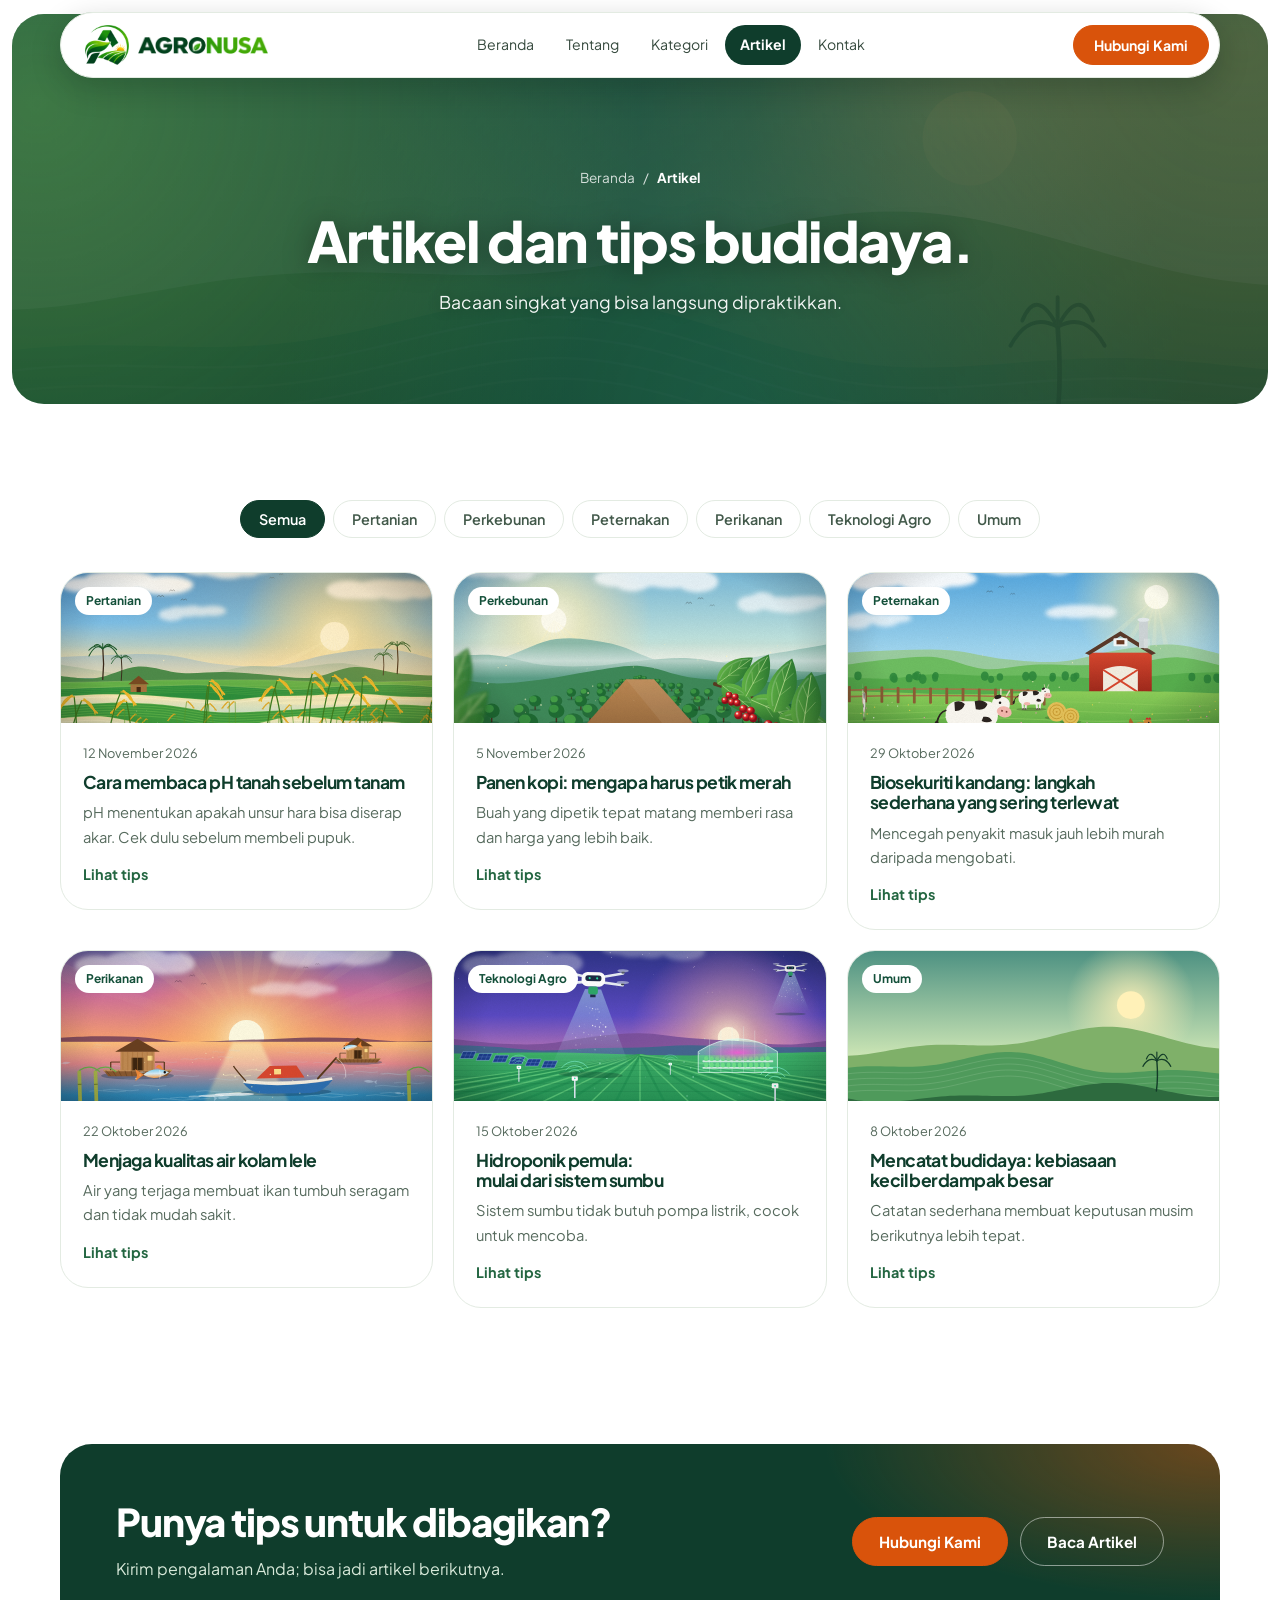
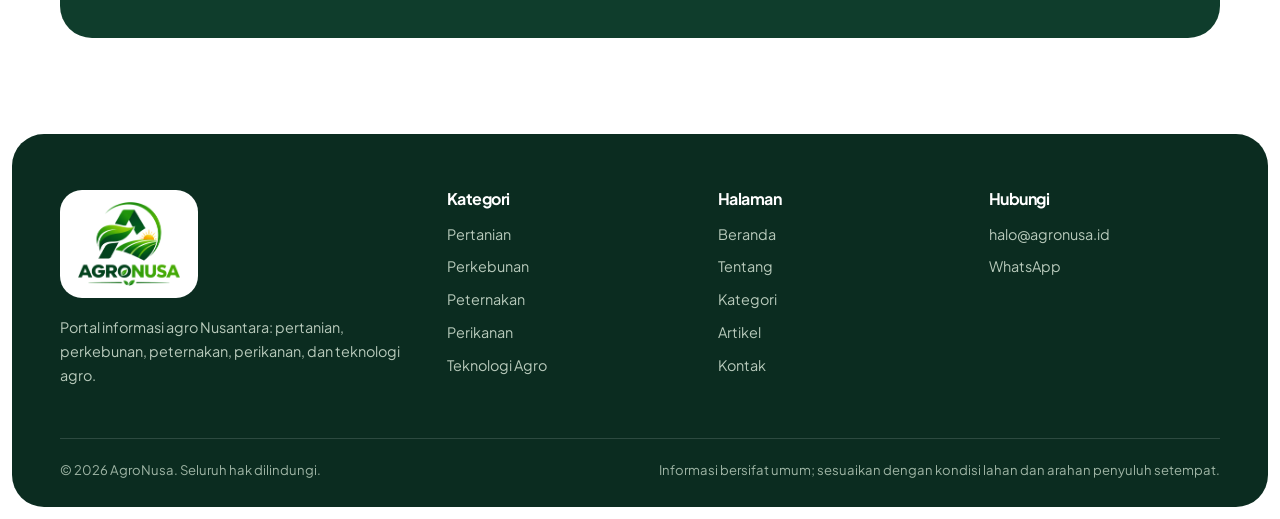
==== artikel.html @ 57d52385 "Initial commit: AgroNusa website with static HTML export for GitHub Pages" ====
<!DOCTYPE html>
<html lang="id">
<head>
<meta charset="UTF-8">
<meta name="viewport" content="width=device-width, initial-scale=1.0">
<meta name="theme-color" content="#174D32">
<meta name="description" content="Artikel dan tips budidaya pertanian, perkebunan, peternakan, perikanan, dan teknologi agro.">
<title>Artikel | AgroNusa</title>
<link rel="icon" href="assets/images/logo-icon.png" type="image/png">
<link rel="preconnect" href="https://fonts.googleapis.com">
<link rel="preconnect" href="https://fonts.gstatic.com" crossorigin>
<link href="https://fonts.googleapis.com/css2?family=Plus+Jakarta+Sans:wght@400;500;600;700;800&display=swap" rel="stylesheet">
<link rel="stylesheet" href="css/style.css?v=1794827931">
</head>
<body>
<a class="skip" href="#isi">Lompat ke isi</a>
<header class="navbar">
 <div class="nav-inner">
  <a class="brand" href="index.html" aria-label="AgroNusa, ke beranda"><img class="bi" src="assets/images/logo-icon.png" alt="" width="44" height="40"><img class="bw" src="assets/images/logo-wordmark.png" alt="AgroNusa" width="130" height="17"></a>
  <button class="menu-toggle" aria-label="Buka menu" aria-expanded="false" aria-controls="menu"><svg viewBox="0 0 24 24"><path d="M3 6h18M3 12h18M3 18h18"/></svg></button>
  <nav class="nav-links" id="menu" aria-label="Navigasi utama"><a href="index.html">Beranda</a><a href="tentang.html">Tentang</a><div class="has-sub"><a href="kategori.html">Kategori</a><div class="sub"><a href="pertanian.html" style="--dot:#2E8B3A">Pertanian</a><a href="perkebunan.html" style="--dot:#D9530B">Perkebunan</a><a href="peternakan.html" style="--dot:#0E8F87">Peternakan</a><a href="perikanan.html" style="--dot:#2B6FC4">Perikanan</a><a href="teknologi-agro.html" style="--dot:#6246D6">Teknologi Agro</a></div></div><a href="artikel.html" aria-current="page">Artikel</a><a href="kontak.html">Kontak</a></nav>
  <a class="btn nav-cta" href="kontak.html">Hubungi Kami</a>
 </div>
</header>
<main id="isi">
<section class="page-hero" style="--bg:url('../assets/images/banner-umum.svg')"><div class="container"><nav class="breadcrumb" aria-label="Jejak halaman"><a href="index.html">Beranda</a><span aria-hidden="true">/</span><span aria-current="page">Artikel</span></nav><h1>Artikel dan tips budidaya.</h1><p class="lead">Bacaan singkat yang bisa langsung dipraktikkan.</p></div></section><section class="section"><div class="container"><div class="filters" role="group" aria-label="Filter kategori artikel"><button type="button" data-filter="semua" aria-pressed="true">Semua</button><button type="button" data-filter="pertanian" aria-pressed="false">Pertanian</button><button type="button" data-filter="perkebunan" aria-pressed="false">Perkebunan</button><button type="button" data-filter="peternakan" aria-pressed="false">Peternakan</button><button type="button" data-filter="perikanan" aria-pressed="false">Perikanan</button><button type="button" data-filter="teknologi-agro" aria-pressed="false">Teknologi Agro</button><button type="button" data-filter="umum" aria-pressed="false">Umum</button></div>
<div class="arts"><article class="art rv" id="ph-tanah" data-cat="pertanian"><div class="art-thumb" style="--bg:url('../assets/images/banner-pertanian.svg')"><span class="tag">Pertanian</span></div><div class="art-body"><time datetime="2026-11-12">12 November 2026</time><h3>Cara membaca pH tanah sebelum tanam</h3><p>pH menentukan apakah unsur hara bisa diserap akar. Cek dulu sebelum membeli pupuk.</p><details><summary>Lihat tips</summary><ul><li>Ambil contoh tanah dari beberapa titik lalu campurkan.</li><li>Ukur dengan alat uji pH atau uji laboratorium.</li><li>Sebagian besar tanaman pangan nyaman di pH sekitar 5,5–7.</li><li>Bila terlalu asam, kapur pertanian (dolomit) bisa membantu.</li></ul></details></div></article><article class="art rv" id="petik-merah" data-cat="perkebunan"><div class="art-thumb" style="--bg:url('../assets/images/banner-perkebunan.svg')"><span class="tag">Perkebunan</span></div><div class="art-body"><time datetime="2026-11-05">5 November 2026</time><h3>Panen kopi: mengapa harus petik merah</h3><p>Buah yang dipetik tepat matang memberi rasa dan harga yang lebih baik.</p><details><summary>Lihat tips</summary><ul><li>Petik buah yang sudah merah penuh, jangan campur dengan yang hijau.</li><li>Panen bertahap karena buah matang tidak serempak.</li><li>Segera proses setelah petik agar tidak terfermentasi tak terkendali.</li><li>Keringkan di tempat bersih dan terlindung dari hujan.</li></ul></details></div></article><article class="art rv" id="biosekuriti" data-cat="peternakan"><div class="art-thumb" style="--bg:url('../assets/images/banner-peternakan.svg')"><span class="tag">Peternakan</span></div><div class="art-body"><time datetime="2026-10-29">29 Oktober 2026</time><h3>Biosekuriti kandang: langkah sederhana yang sering terlewat</h3><p>Mencegah penyakit masuk jauh lebih murah daripada mengobati.</p><details><summary>Lihat tips</summary><ul><li>Batasi orang dan kendaraan yang masuk area kandang.</li><li>Sediakan tempat cuci tangan dan alas kaki khusus kandang.</li><li>Karantina ternak baru sebelum digabung.</li><li>Bersihkan kandang rutin dan buang bangkai dengan benar.</li></ul></details></div></article><article class="art rv" id="air-kolam" data-cat="perikanan"><div class="art-thumb" style="--bg:url('../assets/images/banner-perikanan.svg')"><span class="tag">Perikanan</span></div><div class="art-body"><time datetime="2026-10-22">22 Oktober 2026</time><h3>Menjaga kualitas air kolam lele</h3><p>Air yang terjaga membuat ikan tumbuh seragam dan tidak mudah sakit.</p><details><summary>Lihat tips</summary><ul><li>Beri pakan secukupnya, angkat sisa yang tidak termakan.</li><li>Ganti sebagian air saat mulai keruh atau berbau.</li><li>Perhatikan perilaku ikan: megap-megap di permukaan tanda oksigen kurang.</li><li>Catat tanggal tebar, pakan, dan ganti air.</li></ul></details></div></article><article class="art rv" id="hidroponik-sumbu" data-cat="teknologi-agro"><div class="art-thumb" style="--bg:url('../assets/images/banner-teknologi-agro.svg')"><span class="tag">Teknologi Agro</span></div><div class="art-body"><time datetime="2026-10-15">15 Oktober 2026</time><h3>Hidroponik pemula: mulai dari sistem sumbu</h3><p>Sistem sumbu tidak butuh pompa listrik, cocok untuk mencoba.</p><details><summary>Lihat tips</summary><ul><li>Siapkan wadah, nampan tanam, media (rockwool/sekam bakar), dan sumbu.</li><li>Gunakan nutrisi AB mix sesuai takaran kemasan.</li><li>Pilih sayuran daun seperti selada atau kangkung.</li><li>Taruh di tempat yang mendapat cahaya matahari cukup.</li></ul></details></div></article><article class="art rv" id="catat-budidaya" data-cat="umum"><div class="art-thumb" style="--bg:url('../assets/images/banner-umum.svg')"><span class="tag">Umum</span></div><div class="art-body"><time datetime="2026-10-08">8 Oktober 2026</time><h3>Mencatat budidaya: kebiasaan kecil berdampak besar</h3><p>Catatan sederhana membuat keputusan musim berikutnya lebih tepat.</p><details><summary>Lihat tips</summary><ul><li>Tulis tanggal tanam atau tebar, input, dan biaya.</li><li>Catat kejadian penting: hama, cuaca ekstrem, penyakit.</li><li>Hitung hasil dibanding biaya setiap akhir musim.</li><li>Gunakan buku tulis atau spreadsheet, yang penting rutin.</li></ul></details></div></article></div>
</div></section>
<section class="section tight"><div class="container"><div class="cta rv"><div><h2>Punya tips untuk dibagikan?</h2><p>Kirim pengalaman Anda; bisa jadi artikel berikutnya.</p></div><div class="cta-actions"><a class="btn btn-lime" href="kontak.html">Hubungi Kami</a><a class="btn btn-ghost" href="artikel.html">Baca Artikel</a></div></div></div></section></main>
<footer class="footer">
 <div class="container">
  <div class="footer-grid">
   <div><a class="brand" href="index.html" aria-label="AgroNusa, ke beranda"><img class="bf" src="assets/images/logo-agronusa.png" alt="AgroNusa" width="102" height="84"></a><p style="max-width:340px;margin-top:18px">Portal informasi agro Nusantara: pertanian, perkebunan, peternakan, perikanan, dan teknologi agro.</p></div>
   <div><h4>Kategori</h4><div class="footer-links"><a href="pertanian.html">Pertanian</a><a href="perkebunan.html">Perkebunan</a><a href="peternakan.html">Peternakan</a><a href="perikanan.html">Perikanan</a><a href="teknologi-agro.html">Teknologi Agro</a></div></div>
   <div><h4>Halaman</h4><div class="footer-links"><a href="index.html">Beranda</a><a href="tentang.html">Tentang</a><a href="kategori.html">Kategori</a><a href="artikel.html">Artikel</a><a href="kontak.html">Kontak</a></div></div>
   <div><h4>Hubungi</h4><div class="footer-links"><a href="mailto:halo@agronusa.id">halo@agronusa.id</a><a href="https://wa.me/6280000000000">WhatsApp</a></div></div>
  </div>
  <div class="copyright"><span>&copy; 2026 AgroNusa. Seluruh hak dilindungi.</span><span>Informasi bersifat umum; sesuaikan dengan kondisi lahan dan arahan penyuluh setempat.</span></div>
 </div>
</footer>
<script src="js/main.js?v=1794827931"></script>
</body>
</html>
---- css/style.css ----
/* AgroNusa - satu file gaya untuk semua halaman */
:root{--ink:#0E1B14;--g9:#123B28;--g8:#174D32;--g7:#236641;--g6:#2E8050;--g1:#DDF2D8;--g0:#F3F8F1;--lime:#C8F25A;--muted:#566A5D;--line:#E3EBE2;--shadow:0 18px 50px rgba(18,59,40,.12);--r:28px;--font:"Plus Jakarta Sans",ui-sans-serif,system-ui,-apple-system,"Segoe UI",sans-serif}
*{box-sizing:border-box}
html{scroll-behavior:smooth;scroll-padding-top:96px}
body{margin:0;font-family:var(--font);color:var(--ink);background:#fff;line-height:1.65}
h1,h2,h3,h4,p{margin-top:0}
h1,h2,h3,h4{line-height:1.15;letter-spacing:-.03em;text-wrap:balance}
h1,h2{font-weight:800}h3,h4{font-weight:700}
a{color:inherit;text-decoration:none}
img{display:block;max-width:100%}
:focus-visible{outline:3px solid var(--g6);outline-offset:3px;border-radius:6px}
.container{width:min(1160px,calc(100% - 40px));margin:auto}
.skip{position:absolute;left:-999px;top:8px;background:var(--lime);padding:8px 16px;border-radius:99px;z-index:60;font-weight:700}.skip:focus{left:12px}

/* Navbar pil */
.navbar{position:sticky;top:12px;z-index:30;width:min(1160px,calc(100% - 24px));margin:12px auto -76px;background:rgba(10,20,14,.82);backdrop-filter:blur(16px);-webkit-backdrop-filter:blur(16px);border:1px solid rgba(255,255,255,.12);border-radius:999px}
.nav-inner{height:64px;display:flex;align-items:center;justify-content:space-between;gap:20px;padding:0 10px 0 24px}
.brand img{height:30px;width:auto}
.nav-links{display:flex;align-items:center;gap:2px;font-size:.88rem;color:#C9D6CD}
.nav-links>a,.has-sub>a{display:block;padding:8px 15px;border-radius:999px;transition:background .2s,color .2s}
.nav-links a:hover{color:#fff;background:rgba(255,255,255,.1)}
.nav-links a[aria-current="page"]{background:#fff;color:var(--ink);font-weight:700}
.has-sub{position:relative}
.sub{position:absolute;top:calc(100% + 10px);left:0;min-width:220px;background:var(--ink);border:1px solid rgba(255,255,255,.12);border-radius:22px;padding:8px;display:none;flex-direction:column;box-shadow:0 20px 50px rgba(0,0,0,.35)}
.sub:before{content:"";position:absolute;left:0;right:0;top:-12px;height:12px}
.sub a{padding:10px 14px;border-radius:14px}
.has-sub:hover .sub,.has-sub:focus-within .sub{display:flex}
.btn{display:inline-flex;align-items:center;justify-content:center;gap:9px;padding:14px 26px;border-radius:999px;background:var(--ink);border:1px solid var(--ink);color:var(--lime);font:700 .95rem var(--font);cursor:pointer;transition:background .2s,border-color .2s,color .2s}
.btn:hover{background:#1B2E23;border-color:#1B2E23}
.btn-lime{background:var(--lime);border-color:var(--lime);color:var(--ink)}.btn-lime:hover{background:#D6F77E;border-color:#D6F77E}
.btn-outline{background:transparent;color:var(--ink);border-color:rgba(14,27,20,.3)}.btn-outline:hover{background:var(--g0);border-color:var(--ink)}
.btn-ghost{background:transparent;border-color:rgba(255,255,255,.45);color:#fff}.btn-ghost:hover{background:rgba(255,255,255,.12);border-color:#fff}
.btn-lg{padding:16px 30px;font-size:1rem}
.nav-cta{background:transparent;border-color:rgba(200,242,90,.7);color:var(--lime);padding:10px 20px;font-size:.88rem}
.nav-cta:hover{background:var(--lime);color:var(--ink);border-color:var(--lime)}
.menu-toggle{display:none;border:0;background:rgba(255,255,255,.12);color:#fff;border-radius:999px;width:44px;height:44px;cursor:pointer;place-items:center}
.menu-toggle svg{width:22px;height:22px;fill:none;stroke:currentColor;stroke-width:2;stroke-linecap:round}

/* Hero */
.hero,.page-hero{position:relative;margin:12px 12px 0;border-radius:32px;overflow:hidden;color:#fff;text-align:center;display:grid;place-items:center;background:linear-gradient(to top,rgba(6,24,15,.62),rgba(6,24,15,.12) 50%),linear-gradient(rgba(6,24,15,.26),rgba(6,24,15,.26)),var(--bg) center/cover no-repeat,#2F6B3A}
.hero{min-height:clamp(580px,calc(100vh - 24px),820px);padding:130px 0 120px}
.page-hero{min-height:390px;padding:130px 0 64px}
.hero h1,.page-hero h1{margin:18px auto 16px;text-shadow:0 2px 28px rgba(0,0,0,.4)}
.hero h1{font-size:clamp(2.4rem,5.4vw,4.4rem);max-width:15ch}
.page-hero h1{font-size:clamp(2.1rem,4.4vw,3.5rem);max-width:20ch}
.lead{font-size:1.1rem;max-width:58ch;margin:0 auto;opacity:.95;text-shadow:0 1px 16px rgba(0,0,0,.4)}
.hero-actions{display:flex;gap:12px;flex-wrap:wrap;justify-content:center;margin-top:30px}
.eyebrow{display:inline-flex;align-items:center;gap:8px;background:rgba(255,255,255,.18);border:1px solid rgba(255,255,255,.28);backdrop-filter:blur(10px);color:#fff;padding:7px 15px;border-radius:99px;font-size:.8rem;font-weight:600}
.eyebrow:before{content:"";width:7px;height:7px;border-radius:50%;background:var(--lime)}
.breadcrumb{display:flex;justify-content:center;flex-wrap:wrap;gap:8px;font-size:.85rem;color:rgba(255,255,255,.8);margin-bottom:6px}
.breadcrumb a:hover{color:#fff;text-decoration:underline;text-underline-offset:3px}.breadcrumb [aria-current]{color:#fff;font-weight:700}
.hero-pill{position:absolute;bottom:24px;display:flex;align-items:center;gap:10px;padding:13px 22px;border-radius:999px;background:rgba(255,255,255,.16);border:1px solid rgba(255,255,255,.3);backdrop-filter:blur(14px);-webkit-backdrop-filter:blur(14px);font-weight:600;font-size:.92rem}
.hero-pill.l{left:24px}.hero-pill.r{right:24px;transition:background .2s}.hero-pill.r:hover{background:rgba(255,255,255,.28)}
.hero-pill svg{width:18px;height:18px;fill:none;stroke:currentColor;stroke-width:2;stroke-linecap:round;stroke-linejoin:round}

/* Bagian umum */
.section{padding:96px 0}.section.tight{padding-top:40px}
.section-head{max-width:680px;margin:0 auto 46px;text-align:center}
.section-head h2{font-size:clamp(2rem,3.4vw,2.9rem);color:var(--g9);margin:14px 0}
.section-head p{color:var(--muted);margin:0}
.kicker{display:inline-block;font-size:.8rem;font-weight:700;color:var(--g7);background:var(--g1);padding:6px 14px;border-radius:99px}
.soft{background:var(--g0)}
.note{font-size:.82rem;color:var(--muted)}
.two{display:grid;grid-template-columns:1fr 1fr;gap:56px;align-items:center}
.two h2{font-size:clamp(1.9rem,3vw,2.6rem);color:var(--g9);margin:14px 0 16px}
.two p{color:var(--muted);max-width:56ch}
.pic{height:430px;border-radius:32px;background:var(--bg) center/cover no-repeat,var(--g1)}
.check{list-style:none;padding:0;margin:22px 0 28px;display:grid;gap:12px}
.check li{display:flex;align-items:center;gap:11px}
.check li:before{content:"";width:24px;height:24px;border-radius:50%;flex:none;background:#E6F8B2 url("data:image/svg+xml,%3Csvg xmlns='http://www.w3.org/2000/svg' viewBox='0 0 24 24' fill='none' stroke='%232B4A12' stroke-width='3.2' stroke-linecap='round' stroke-linejoin='round'%3E%3Cpath d='M6 12.5l4 4 8-9'/%3E%3C/svg%3E") center/14px no-repeat}
.pillars{display:grid;grid-template-columns:repeat(3,1fr);gap:18px}
.pillar{padding:30px 26px;border-radius:var(--r);background:#fff;border:1px solid var(--line)}
.pillar b{display:block;font-size:2.4rem;font-weight:800;color:var(--g6);letter-spacing:-.04em;line-height:1;margin-bottom:14px}
.pillar h3{color:var(--g9);font-size:1.15rem;margin-bottom:8px}.pillar p{color:var(--muted);font-size:.93rem;margin:0}

/* Kartu kategori */
.cat-grid{display:grid;grid-template-columns:repeat(6,1fr);gap:18px}
.cat{grid-column:span 2;display:flex;flex-direction:column;border-radius:var(--r);overflow:hidden;border:1px solid var(--line);background:#fff;transition:transform .2s,box-shadow .2s,border-color .2s}
.cat:nth-child(n+4){grid-column:span 3}
.cat:hover{transform:translateY(-4px);box-shadow:var(--shadow);border-color:#B7D1B7}
.cat-img{height:170px;background:var(--bg) center/cover no-repeat;position:relative}
.cat-ico{position:absolute;left:22px;bottom:-28px;width:58px;height:58px;border-radius:50%;background:var(--lime);border:4px solid #fff;display:grid;place-items:center}.cat-ico img{width:28px;height:28px}
.cat-body{padding:40px 24px 24px;display:flex;flex-direction:column;gap:8px;flex:1}
.cat-body h3{font-size:1.3rem;color:var(--g9);margin:0}.cat-body p{color:var(--muted);font-size:.93rem;margin:0}
.chips{display:flex;flex-wrap:wrap;gap:6px;margin:6px 0 4px}
.chips span{font-size:.78rem;font-weight:600;padding:4px 11px;border-radius:99px;background:var(--g0);border:1px solid var(--line);color:var(--g8)}
.go{margin-top:auto;padding-top:10px;font-weight:700;font-size:.92rem;color:var(--g7)}
.cat:hover .go{text-decoration:underline;text-underline-offset:4px}

/* Baris kategori (kategori.html) */
.row{display:grid;grid-template-columns:1fr 1fr;gap:56px;align-items:center;padding:44px 0;border-top:1px solid var(--line)}
.row:first-child{border-top:0;padding-top:0}.row.rev .pic{order:2}
.row .pic{height:340px}
.row h2{font-size:clamp(1.7rem,2.8vw,2.3rem);color:var(--g9);margin:0 0 12px;display:flex;align-items:center;gap:14px}
.row h2 .cat-ico{position:static;border:0;width:52px;height:52px;flex:none}
.row p{color:var(--muted)}

/* Kartu komoditas */
.cards{display:grid;grid-template-columns:repeat(4,1fr);gap:18px}
.card{padding:28px 24px;background:#fff;border:1px solid var(--line);border-radius:var(--r);display:flex;flex-direction:column}
.icon-box{width:58px;height:58px;border-radius:50%;background:var(--g1);display:grid;place-items:center;margin-bottom:18px}.icon-box img{width:30px;height:30px}
.card h3{font-size:1.15rem;color:var(--g9);margin-bottom:8px}
.card p{font-size:.92rem;color:var(--muted);margin:0 0 16px}
.facts{margin:auto 0 0;padding:14px 0 0;border-top:1px dashed #CBD9CB;display:grid;gap:7px;font-size:.84rem}
.facts div{display:flex;justify-content:space-between;gap:14px}.facts dt{color:var(--muted)}.facts dd{margin:0;font-weight:700;color:var(--g9);text-align:right}
.cards.three{grid-template-columns:repeat(3,1fr)}
.card.wide{grid-column:span 2}
.card.key{background:var(--ink);border-color:var(--ink)}.card.key h3{color:#fff}.card.key p{color:#B8CABB}
.card.key .icon-box{background:var(--lime)}.card.key .facts{border-color:rgba(255,255,255,.2)}.card.key .facts dt{color:#9FB5A5}.card.key .facts dd{color:#fff}

/* Langkah / tips */
.steps{list-style:none;margin:0;padding:0;counter-reset:s;display:grid;gap:0}
.steps li{counter-increment:s;display:grid;grid-template-columns:48px 1fr;gap:20px;padding-bottom:26px;position:relative}
.steps li:last-child{padding-bottom:0}
.steps li:before{content:counter(s);width:48px;height:48px;border-radius:50%;background:var(--ink);color:var(--lime);display:grid;place-items:center;font-weight:800;position:relative;z-index:1}
.steps li:not(:last-child):after{content:"";position:absolute;left:23px;top:48px;bottom:0;width:2px;background:#CFE0CF}
.steps strong{display:block;color:var(--g9);font-size:1.08rem;margin:2px 0 4px}
.steps span{color:var(--muted);font-size:.95rem}
.table-wrap{overflow-x:auto;border:1px solid var(--line);border-radius:var(--r);background:#fff}
table{width:100%;border-collapse:collapse;font-size:.93rem;min-width:620px}
th,td{padding:16px 22px;text-align:left;border-bottom:1px solid var(--line)}
th{background:var(--g0);color:var(--g9);font-weight:700}tr:last-child td{border-bottom:0}td:first-child{font-weight:700;color:var(--g9)}

/* Blok gelap & CTA */
.dark{margin:0 12px;border-radius:32px;background:var(--g9);color:#fff}
.dark .section-head h2{color:#fff}.dark .section-head p{color:#B8CABB}.dark .kicker{background:rgba(200,242,90,.16);color:var(--lime)}
.cta{padding:56px;border-radius:32px;background:radial-gradient(ellipse 55% 130% at 100% 0%,rgba(200,242,90,.26),rgba(200,242,90,0) 62%),var(--g8);color:#fff;display:flex;align-items:center;justify-content:space-between;gap:30px}
.cta h2{font-size:clamp(1.8rem,3vw,2.5rem);max-width:20ch;margin:0 0 12px}.cta p{color:#D7E8D9;margin:0;max-width:52ch}
.cta-actions{display:flex;gap:12px;flex-wrap:wrap}

/* Artikel */
.filters{display:flex;flex-wrap:wrap;gap:8px;justify-content:center;margin-bottom:34px}
.filters button{font:600 .9rem var(--font);padding:9px 18px;border-radius:99px;border:1px solid var(--line);background:#fff;color:#42594A;cursor:pointer;transition:background .2s,border-color .2s}
.filters button:hover{background:var(--g0);border-color:#A9C5AE}
.filters button[aria-pressed="true"]{background:var(--ink);border-color:var(--ink);color:var(--lime)}
.arts{display:grid;grid-template-columns:repeat(3,1fr);gap:20px;align-items:start}
.art{background:#fff;border:1px solid var(--line);border-radius:var(--r);overflow:hidden;display:flex;flex-direction:column}.art[hidden]{display:none}
.art-thumb{height:150px;background:var(--bg) center/cover no-repeat;position:relative}
.tag{position:absolute;left:14px;top:14px;background:#fff;color:var(--g8);font-size:.75rem;font-weight:700;padding:4px 11px;border-radius:99px}
.art-body{padding:20px 22px 22px;display:flex;flex-direction:column;gap:8px}
.art time{font-size:.8rem;color:var(--muted)}
.art h3{font-size:1.1rem;color:var(--g9);margin:0}.art p{font-size:.92rem;color:var(--muted);margin:0}
.art summary{cursor:pointer;font-weight:700;font-size:.9rem;color:var(--g7);list-style:none;padding-top:6px}
.art summary::-webkit-details-marker{display:none}.art summary:hover{text-decoration:underline;text-underline-offset:4px}
.art details[open] summary{margin-bottom:8px}
.art ul{margin:0;padding-left:20px;display:grid;gap:7px;font-size:.92rem;color:#35493D}

/* Kontak */
.contact-grid{display:grid;grid-template-columns:1.1fr .9fr;gap:40px;align-items:start}
.form{display:grid;gap:16px;padding:32px;border:1px solid var(--line);border-radius:var(--r);background:#fff;box-shadow:var(--shadow)}
.form h2{font-size:1.6rem;color:var(--g9);margin:0}
.field label{display:block;font-weight:600;font-size:.9rem;margin-bottom:6px}
.field input,.field select,.field textarea{width:100%;font:inherit;padding:14px 18px;border:1px solid #CFDACF;border-radius:18px;background:#fff;color:var(--ink)}
.field textarea{min-height:140px;resize:vertical}
.field input:focus,.field select:focus,.field textarea:focus{outline:0;border-color:var(--g6);box-shadow:0 0 0 3px rgba(46,128,80,.18)}
.form-status{min-height:1.4em;font-size:.9rem;color:var(--g7);margin:0}
.contact-list{display:grid;gap:14px}
.contact-item{display:flex;align-items:center;gap:16px;padding:20px 22px;border:1px solid var(--line);border-radius:var(--r);background:#fff;transition:border-color .2s}
a.contact-item:hover{border-color:#A9C5AE}
.contact-item .icon-box{margin:0;flex:none}
.contact-item strong{display:block;color:var(--g9)}.contact-item span{display:block;color:var(--muted);font-size:.9rem;overflow-wrap:anywhere}
.social{padding:22px;border-radius:var(--r);background:var(--g0);border:1px solid var(--line)}
.social h3{font-size:1.05rem;color:var(--g9);margin-bottom:12px}
.social div{display:flex;flex-wrap:wrap;gap:8px}
.social a{padding:9px 16px;border-radius:99px;background:#fff;border:1px solid var(--line);font-weight:600;font-size:.88rem}.social a:hover{background:var(--ink);color:var(--lime);border-color:var(--ink)}

/* Footer */
.footer{margin:0 12px 12px;border-radius:32px;background:#0A130E;color:#E7F0E8;padding:56px 0 26px}
.footer-grid{display:grid;grid-template-columns:1.5fr 1fr 1fr 1fr;gap:40px}
.footer .brand img{height:32px}
.footer p,.footer a{color:#B8CABB;font-size:.9rem}.footer a:hover{color:#fff}
.footer h4{margin:0 0 14px;color:#fff}
.footer-links{display:grid;gap:9px}
.copyright{border-top:1px solid rgba(255,255,255,.14);margin-top:36px;padding-top:20px;color:#9FB5A5;font-size:.82rem;display:flex;gap:10px 28px;flex-wrap:wrap;justify-content:space-between}

/* Animasi muncul */
.js .rv{opacity:0;transform:translateY(18px);transition:opacity .6s ease,transform .6s ease}.js .rv.in{opacity:1;transform:none}

/* Responsif */
@media(max-width:1020px){
 .nav-links{display:none;position:absolute;top:calc(100% + 10px);left:0;right:0;background:var(--ink);border:1px solid rgba(255,255,255,.12);border-radius:26px;padding:10px;box-shadow:0 20px 50px rgba(0,0,0,.35);flex-direction:column;align-items:stretch;gap:0;max-height:calc(100vh - 100px);overflow:auto}
 .nav-links.open{display:flex}
 .nav-links>a,.has-sub>a{padding:13px 16px;font-size:.98rem}
 .sub{position:static;display:flex;background:none;border:0;box-shadow:none;padding:0 0 6px 14px;min-width:0}.sub:before{display:none}
 .sub a{padding:9px 16px;font-size:.92rem;color:#9FB5A5}
 .menu-toggle{display:grid}.nav-cta{display:none}
 .cards,.arts{grid-template-columns:repeat(2,1fr)}.cards.three{grid-template-columns:1fr 1fr}
 .footer-grid{grid-template-columns:1fr 1fr}.footer-grid>div:first-child{grid-column:1/-1}
}
@media(max-width:850px){
 .two,.row,.contact-grid{grid-template-columns:1fr;gap:30px}.row.rev .pic{order:0}
 .pic,.row .pic{height:300px}
 .cat-grid{grid-template-columns:1fr 1fr}.cat,.cat:nth-child(n+4){grid-column:auto}.cat:last-child{grid-column:1/-1}
 .pillars{grid-template-columns:1fr}
 .card.wide{grid-column:auto}
 .cta{flex-direction:column;align-items:flex-start;padding:36px 28px}
}
@media(max-width:650px){
 .container{width:min(100% - 30px,560px)}
 .navbar{width:calc(100% - 16px);top:8px;margin-top:8px}.nav-inner{height:58px;padding-left:18px}
 .hero,.page-hero{margin:8px 8px 0;border-radius:26px}
 .hero{min-height:600px;padding:110px 0 110px}.page-hero{min-height:340px;padding:112px 0 48px}
 .hero-pill.r{display:none}.hero-pill.l{left:50%;transform:translateX(-50%);white-space:nowrap;bottom:18px}
 .section{padding:64px 0}.dark{margin:0 8px;border-radius:26px}.footer{margin:0 8px 8px;border-radius:26px}
 .cards,.cards.three,.arts,.cat-grid{grid-template-columns:1fr}.cat:last-child{grid-column:auto}
 .form{padding:24px 20px}.contact-item{flex-wrap:wrap}
 .footer-grid{grid-template-columns:1fr 1fr}
}
@media(prefers-reduced-motion:reduce){html{scroll-behavior:auto}.js .rv{opacity:1;transform:none;transition:none}}

/* ===== Tema referensi: hijau tua + oranye ===== */
:root{--or:#D9530B;--or-h:#BF4708;--dk:#0F3D2C;--g9:#0F3D2C;--g8:#14503A;--g0:#EEF8EB}
.skip{background:var(--or);color:#fff}
.btn,.btn-lime{background:var(--or);border-color:var(--or);color:#fff}.btn:hover,.btn-lime:hover{background:var(--or-h);border-color:var(--or-h)}
.btn-outline{background:transparent;color:var(--dk);border-color:rgba(15,61,44,.35)}.btn-outline:hover{background:var(--g0);border-color:var(--dk)}
.btn-ghost{background:transparent;border-color:rgba(255,255,255,.5);color:#fff}.btn-ghost:hover{background:rgba(255,255,255,.14);border-color:#fff}
.navbar{background:#fff;border:1px solid var(--line);box-shadow:0 10px 30px rgba(6,24,15,.22)}
.nav-links{color:#35493D}.nav-links a:hover{color:var(--dk);background:var(--g0)}.nav-links a[aria-current="page"]{background:var(--dk);color:#fff}
.nav-cta,.nav-cta:hover{color:#fff;border-color:var(--or);background:var(--or)}.nav-cta:hover{background:var(--or-h);border-color:var(--or-h)}
.sub{background:#fff;border-color:var(--line);box-shadow:0 20px 50px rgba(6,24,15,.2)}
.menu-toggle{background:var(--g0);color:var(--dk)}
.brand{display:flex;align-items:center;gap:9px}.brand .bi{height:40px;width:auto}.brand .bw{height:17px;width:auto}
.eyebrow:before{background:var(--or-soft,#F7A25B)}
.hero,.page-hero{background:radial-gradient(ellipse 60% 70% at 50% 0%,var(--glow1,rgba(79,168,61,.30)),transparent 70%),var(--dk)}
.page-hero{background:linear-gradient(rgba(var(--dk-rgb,15,61,44),.78),rgba(var(--dk-rgb,15,61,44),.9)),var(--bg) center/cover no-repeat,var(--dk)}
.hero{display:flex;flex-direction:column;justify-content:flex-end;align-items:center;min-height:0;padding:150px 0 0;text-align:center}
.hero h1{max-width:18ch}
.arches{display:flex;gap:18px;justify-content:center;align-items:flex-end;width:min(1100px,calc(100% - 40px));margin:56px auto 0}
.arch{position:relative;flex:1;min-width:0;border-radius:999px 999px 0 0;overflow:hidden;background:var(--bg) center/cover no-repeat;transition:filter .2s}
.arch:nth-child(1),.arch:nth-child(5){height:240px}.arch:nth-child(2),.arch:nth-child(4){height:295px}.arch:nth-child(3){height:350px}
.arch:after{content:"";position:absolute;inset:0;background:linear-gradient(to top,rgba(6,24,15,.55),transparent 50%)}
.arch:hover{filter:brightness(1.1)}
.arch span{position:absolute;left:0;right:0;margin:0 auto;width:max-content;max-width:calc(100% - 16px);bottom:18px;z-index:1;display:flex;align-items:center;gap:7px;background:#fff;color:var(--dk);font-weight:700;font-size:.82rem;padding:7px 14px;border-radius:99px;white-space:nowrap}
.arch span img{width:16px;height:16px}
.kicker{background-color:var(--g1);color:var(--g8)}
.cat-ico{background:#fff;border-color:var(--g0);box-shadow:0 4px 14px rgba(15,61,44,.14)}
.row h2 .cat-ico{background:var(--g1);box-shadow:none}
.steps li:before{background:var(--dk);color:#fff}
.filters button[aria-pressed="true"]{background:var(--dk);border-color:var(--dk);color:#fff}
.social a:hover{background:var(--dk);color:#fff;border-color:var(--dk)}
.card.key{background:var(--dk);border-color:var(--dk)}.card.key .icon-box{background:#fff}
.dark{background:var(--dk)}.dark .kicker{background:rgba(255,255,255,.14);color:#fff}
.cta{background:radial-gradient(ellipse 55% 130% at 100% 0%,rgba(217,83,11,.45),rgba(var(--or-rgb,217,83,11),0) 62%),var(--dk)}
.footer{background:#0B2A1F}
.footer .brand{display:inline-flex;background:#fff;padding:12px 18px;border-radius:22px}.footer .brand img.bf{height:84px;width:auto}
.pic{border-radius:32px}

/* Akordeon kategori */
.svc{display:grid;grid-template-columns:1fr 1.05fr;gap:36px;align-items:stretch}
.svc-pic{position:relative;border-radius:32px;overflow:hidden;min-height:460px;background:var(--g1)}
.svc-pic img{position:absolute;inset:0;width:100%;height:100%;object-fit:cover;opacity:0;transition:opacity .5s}.svc-pic img.on{opacity:1}
.acc{display:grid;gap:12px;align-content:start}
.acc-i{border-radius:22px;background:var(--c);color:#fff;overflow:hidden}
.acc-i button{all:unset;box-sizing:border-box;width:100%;display:flex;align-items:center;gap:14px;padding:18px 22px;cursor:pointer;font:700 1.1rem var(--font)}
.acc-i button:focus-visible{outline:3px solid #fff;outline-offset:-6px}
.acc-i button img{width:36px;height:36px;background:#fff;border-radius:50%;padding:7px;flex:none}
.acc-i button:after{content:"+";margin-left:auto;font-size:1.6rem;line-height:1}.acc-i.open button:after{content:"\2013"}
.acc-p{display:none;padding:0 22px 22px 72px;font-size:.95rem}.acc-i.open .acc-p{display:block}
.acc-p .chips span{background:rgba(255,255,255,.18);border-color:rgba(255,255,255,.4);color:#fff}
.acc-p a{display:inline-block;margin-top:8px;font-weight:700;text-decoration:underline;text-underline-offset:4px}

/* Angka, foto lengkung, kartu besar */
.stats{display:grid;grid-template-columns:1fr 1fr;gap:14px}
.stat{padding:28px 26px;border-radius:24px;background:#fff;border:1px solid var(--line);box-shadow:var(--shadow)}
.stat b{display:block;font-size:2.8rem;font-weight:800;color:var(--or);letter-spacing:-.04em;line-height:1;margin-bottom:8px}.stat span{color:var(--muted);font-size:.93rem}
.pic-wrap{position:relative}.arch-pic{border-radius:999px 999px 32px 32px;height:470px}
.pic-badge{position:absolute;left:0;right:0;margin:0 auto;width:max-content;bottom:22px;display:flex;align-items:center;gap:12px;background:var(--dk);color:#fff;padding:12px 20px 12px 14px;border-radius:99px;font-size:.8rem;line-height:1.3;white-space:nowrap;box-shadow:0 10px 30px rgba(6,24,15,.3)}
.pic-badge img{width:38px;height:38px;background:#fff;border-radius:50%;padding:8px}.pic-badge b{font-size:.92rem}
.big2{display:grid;grid-template-columns:1fr 1fr;gap:20px}
.big{min-height:400px;border-radius:32px;color:#fff;display:flex;flex-direction:column;justify-content:flex-end;padding:36px;background:linear-gradient(to top,rgba(6,24,15,.82),rgba(6,24,15,.12) 72%),var(--bg) center/cover no-repeat,var(--g8)}
.big h3{font-size:1.8rem;margin-bottom:8px}.big p{margin:0 0 20px;max-width:40ch;color:#E3EFE5}.big .btn{align-self:flex-start}
@media(max-width:850px){.svc,.big2{grid-template-columns:1fr}.svc-pic{min-height:300px}.arch-pic{height:380px}
 .arches{justify-content:flex-start;overflow-x:auto;scroll-snap-type:x mandatory;width:100%;padding:0 20px;gap:12px}.arch{flex:0 0 150px;scroll-snap-align:center}.arch:nth-child(n){height:250px}.arch:nth-child(3){height:300px}}
@media(max-width:1020px){.nav-links{background:#fff;border-color:var(--line);box-shadow:0 20px 50px rgba(6,24,15,.2)}.sub a{color:#566A5D}}
@media(max-width:650px){.hero{min-height:0;padding:120px 0 0}.stats{grid-template-columns:1fr 1fr}.stat b{font-size:2.2rem}.big{min-height:340px;padding:26px}}

/* Gambar kategori lebih hidup */
.arch,.pic,.art-thumb,.big{transition:transform .5s cubic-bezier(.2,.7,.2,1),filter .3s,box-shadow .3s}
.arch:hover{transform:translateY(-8px);filter:saturate(1.15) brightness(1.05);box-shadow:0 22px 40px rgba(6,24,15,.35)}
.pic{box-shadow:0 24px 50px rgba(15,61,44,.22)}
.row .pic:hover{transform:scale(1.015)}
.svc-pic{box-shadow:0 24px 50px rgba(15,61,44,.22)}
.svc-pic img{transition:opacity .6s,transform 6s ease-out;transform:scale(1.04)}.svc-pic img.on{transform:scale(1.1)}
.art:hover .art-thumb{filter:saturate(1.2)}
@media(prefers-reduced-motion:reduce){.svc-pic img,.svc-pic img.on{transform:none}}

/* ========== ANIMASI SITUS ========== */
/* Catatan: hover memakai properti `translate`/`scale` (bukan `transform`) agar tidak bentrok dengan animasi lain */

/* Bilah progres gulir */
.scroll-progress{position:fixed;left:0;top:0;height:4px;width:100%;z-index:60;background:linear-gradient(90deg,var(--lime),var(--or-soft,#F7A25B),var(--or));transform-origin:0 50%;transform:scaleX(0);pointer-events:none}

/* Navbar */
.navbar{transition:box-shadow .3s,background .3s}
.navbar.scrolled{box-shadow:0 16px 44px rgba(6,24,15,.32)}
.nav-links a{transition:color .2s,background .2s}

/* Masuk hero: muncul berurutan */
@keyframes rise{from{opacity:0;transform:translateY(34px)}to{opacity:1;transform:none}}
.hero .container>*,.page-hero .container>*{animation:rise .9s cubic-bezier(.2,.7,.2,1) backwards}
.hero .container>:nth-child(1),.page-hero .container>:nth-child(1){animation-delay:.1s}
.hero .container>:nth-child(2),.page-hero .container>:nth-child(2){animation-delay:.28s}
.hero .container>:nth-child(3),.page-hero .container>:nth-child(3){animation-delay:.46s}
.hero .container>:nth-child(4),.page-hero .container>:nth-child(4){animation-delay:.64s}

/* Lengkungan naik satu per satu */
@keyframes archUp{from{opacity:0;transform:translateY(120px)}to{opacity:1;transform:none}}
.arch{animation:archUp 1s cubic-bezier(.2,.8,.2,1) backwards}
.arch:nth-child(1){animation-delay:.5s}.arch:nth-child(2){animation-delay:.65s}.arch:nth-child(3){animation-delay:.8s}.arch:nth-child(4){animation-delay:.95s}.arch:nth-child(5){animation-delay:1.1s}
.arch{transition:filter .3s,translate .45s cubic-bezier(.2,.7,.2,1),box-shadow .3s}
.arch:hover{transform:none;translate:0 -10px;filter:saturate(1.15) brightness(1.06);box-shadow:0 24px 44px rgba(6,24,15,.38)}
.arch span{transition:translate .35s,background .2s}
.arch:hover span{translate:0 -4px}

/* Cahaya bergerak di latar hero */
.hero::before,.page-hero::before{content:"";position:absolute;inset:-25%;pointer-events:none;z-index:0;
 background:radial-gradient(circle at 18% 32%,var(--glow1,rgba(120,205,80,.30)),transparent 38%),radial-gradient(circle at 82% 22%,var(--glow2,rgba(255,176,70,.20)),transparent 38%),radial-gradient(circle at 55% 85%,var(--glow3,rgba(60,180,150,.18)),transparent 40%);
 animation:blob 16s ease-in-out infinite alternate}
@keyframes blob{from{transform:translate(-3%,-2%) rotate(0deg) scale(1)}to{transform:translate(4%,3%) rotate(8deg) scale(1.12)}}
.hero>.container,.hero>.arches,.page-hero>.container{position:relative;z-index:2}

/* Daun melayang */
.fx{position:absolute;inset:0;overflow:hidden;pointer-events:none;z-index:1}
.leaf{position:absolute;top:-40px;width:var(--s,18px);height:var(--s,18px);opacity:0;
 background:url("data:image/svg+xml,%3Csvg xmlns='http://www.w3.org/2000/svg' viewBox='0 0 24 24'%3E%3Cpath d='M4 20C4 9 11 3 21 3c0 10-6 17-15 17z' fill='%23B7E36A'/%3E%3Cpath d='M4 20L15 9' stroke='%23fff' stroke-opacity='.55' stroke-width='1.4' fill='none'/%3E%3C/svg%3E") center/contain no-repeat;
 animation:leafFall var(--d,16s) linear var(--dl,0s) infinite}
.leaf.o{filter:hue-rotate(-60deg) saturate(1.4)}
@keyframes leafFall{
 0%{opacity:0;transform:translate(0,-30px) rotate(0)}
 8%{opacity:.8}
 30%{transform:translate(40px,28vh) rotate(110deg)}
 60%{transform:translate(-30px,58vh) rotate(240deg)}
 92%{opacity:.7}
 100%{opacity:0;transform:translate(50px,105vh) rotate(380deg)}}
.dot{position:absolute;bottom:-10px;width:var(--s,5px);height:var(--s,5px);border-radius:50%;background:#fff6c8;opacity:0;animation:dotUp var(--d,12s) ease-in var(--dl,0s) infinite;box-shadow:0 0 10px 2px rgba(255,240,170,.6)}
@keyframes dotUp{0%{opacity:0;transform:translate(0,0)}15%{opacity:.9}100%{opacity:0;transform:translate(30px,-75vh)}}

/* Hero bergeser halus saat digulir */
.hero>.container,.page-hero>.container{will-change:translate,opacity}

/* Munculnya konten: efek bertahap */
.js .stats.rv .stat{opacity:0;translate:0 26px;scale:.96;transition:opacity .6s,translate .7s cubic-bezier(.2,.7,.2,1),scale .7s}
.js .stats.rv.in .stat{opacity:1;translate:none;scale:1}
.js .stats.rv.in .stat:nth-child(2){transition-delay:.12s}.js .stats.rv.in .stat:nth-child(3){transition-delay:.24s}.js .stats.rv.in .stat:nth-child(4){transition-delay:.36s}
.stat{transition:translate .3s,box-shadow .3s}
.stats .stat:hover{translate:0 -6px;box-shadow:0 20px 40px rgba(15,61,44,.16)}
.js .row.rv .pic{scale:.93;transition:scale 1s cubic-bezier(.2,.7,.2,1)}
.js .row.rv.in .pic{scale:1}
.js .rv .chips span{opacity:0;scale:.7;transition:opacity .4s,scale .45s cubic-bezier(.3,1.6,.5,1)}
.js .rv.in .chips span{opacity:1;scale:1}
.js .rv.in .chips span:nth-child(1){transition-delay:.35s}.js .rv.in .chips span:nth-child(2){transition-delay:.43s}.js .rv.in .chips span:nth-child(3){transition-delay:.51s}.js .rv.in .chips span:nth-child(4){transition-delay:.59s}.js .rv.in .chips span:nth-child(5){transition-delay:.67s}
@keyframes pop{0%{transform:scale(.4) rotate(-20deg)}60%{transform:scale(1.18) rotate(6deg)}100%{transform:none}}
.row.rv.in .cat-ico img{animation:pop .7s .35s backwards}

/* Kartu artikel & tombol */
.art{transition:translate .35s cubic-bezier(.2,.7,.2,1),box-shadow .35s}
.art:hover{translate:0 -8px;box-shadow:0 24px 44px rgba(15,61,44,.18)}
.art-thumb{transition:filter .3s}
.btn{position:relative;overflow:hidden;transition:background .2s,border-color .2s,translate .25s,box-shadow .25s}
.btn:hover{translate:0 -3px;box-shadow:0 12px 26px rgba(var(--or-rgb,217,83,11),.32)}
.btn:active{translate:0 0}
.btn:after{content:"";position:absolute;top:0;left:-70%;width:45%;height:100%;background:linear-gradient(100deg,transparent,rgba(255,255,255,.4),transparent);transform:skewX(-20deg);transition:transform .6s}
.btn:hover:after{transform:translateX(444%) skewX(-20deg)}
.nav-cta{animation:pulse 2.8s ease-in-out 2s 3}
@keyframes pulse{0%,100%{box-shadow:0 0 0 0 rgba(var(--or-rgb,217,83,11),.5)}50%{box-shadow:0 0 0 12px rgba(var(--or-rgb,217,83,11),0)}}

/* Akordeon */
@keyframes accIn{from{opacity:0;transform:translateY(-10px)}to{opacity:1;transform:none}}
.acc-i{transition:translate .3s,box-shadow .3s}
.acc-i:hover{translate:6px 0}
.acc-i.open .acc-p{animation:accIn .45s ease}
.acc-i.open button img{animation:pop .6s}

/* Teks "kicker" berkilau */
.kicker{position:relative;isolation:isolate;overflow:hidden}
.kicker::after{content:"";position:absolute;inset:0;z-index:-1;pointer-events:none;background:linear-gradient(100deg,transparent 30%,rgba(255,255,255,.7) 50%,transparent 70%);transform:translateX(-100%);animation:shine 5s ease-in-out infinite}
.dark .kicker::after{display:none}
@keyframes shine{0%{transform:translateX(-100%)}60%,100%{transform:translateX(100%)}}

@media(prefers-reduced-motion:reduce){
 .hero .container>*,.page-hero .container>*,.arch,.hero::before,.page-hero::before,.leaf,.dot,.nav-cta,.kicker::after,.acc-i.open .acc-p,.acc-i.open button img,.row.rv.in .cat-ico img{animation:none!important}
 .fx{display:none}
 .hero>.container,.page-hero>.container{translate:none;opacity:1}
 .js .stats.rv .stat,.js .row.rv .pic,.js .rv .chips span{opacity:1;translate:none;scale:1;transition:none}
 .scroll-progress{display:none}
}
.js .art.rv{transition:opacity .6s ease,transform .6s ease,translate .35s cubic-bezier(.2,.7,.2,1),box-shadow .35s}


/* ========== TEMA WARNA PER KATEGORI ========== */
.t-pertanian{--dk:#14502A;--dk-rgb:20,80,42;--g9:#14502A;--g8:#1B6B38;--g7:#2A8A47;--g6:#3FA05A;--g1:#DFF3D2;--g0:#F1F9E8;--lime:#D9F26B;--or:#B26A00;--or-h:#935700;--or-rgb:178,106,0;--or-soft:#F4C25B;--glow1:rgba(130,210,70,.34);--glow2:rgba(255,200,60,.24);--glow3:rgba(60,170,90,.2);--leaf-c:#C4EC72;--dot:#3FA05A}
.t-perkebunan{--dk:#4A2A15;--dk-rgb:74,42,21;--g9:#4A2A15;--g8:#6B3F1F;--g7:#8A5428;--g6:#A8692F;--g1:#F6E6D3;--g0:#FBF3EA;--lime:#F6C77A;--or:#D9530B;--or-h:#B84508;--or-rgb:217,83,11;--or-soft:#F7A25B;--glow1:rgba(215,135,60,.34);--glow2:rgba(255,170,80,.24);--glow3:rgba(120,170,70,.2);--leaf-c:#F2B76B;--dot:#D9530B}
.t-peternakan{--dk:#0B4F4A;--dk-rgb:11,79,74;--g9:#0B4F4A;--g8:#0F6860;--g7:#158078;--g6:#1E9A91;--g1:#D4F1EC;--g0:#ECF9F6;--lime:#A8EEDD;--or:#DC4F28;--or-h:#BE4220;--or-rgb:220,79,40;--or-soft:#FF9A7A;--glow1:rgba(40,190,170,.34);--glow2:rgba(255,140,100,.24);--glow3:rgba(255,220,120,.2);--leaf-c:#FFB4C8;--leaf-m:var(--m-flower);--dot:#0E8F87}
.t-perikanan{--dk:#0B3A6B;--dk-rgb:11,58,107;--g9:#0B3A6B;--g8:#124C86;--g7:#1B62A8;--g6:#2B7BC4;--g1:#D8EBFB;--g0:#EBF5FD;--lime:#8FD4FF;--or:#1A7FD6;--or-h:#1468B3;--or-rgb:26,127,214;--or-soft:#6CC4FF;--glow1:rgba(60,160,255,.38);--glow2:rgba(120,225,255,.26);--glow3:rgba(90,120,255,.22);--leaf-c:#BFE8FF;--leaf-m:var(--m-bubble);--rise:1;--dot:#2B6FC4}
.t-teknologi{--dk:#2A1B66;--dk-rgb:42,27,102;--g9:#2A1B66;--g8:#3B2A8C;--g7:#4F3AB0;--g6:#6A55D0;--g1:#E4DEFB;--g0:#F2EFFE;--lime:#C7B8FF;--or:#6B4EE6;--or-h:#5638CC;--or-rgb:107,78,230;--or-soft:#A892FF;--glow1:rgba(130,100,255,.4);--glow2:rgba(255,100,200,.24);--glow3:rgba(60,220,200,.22);--leaf-c:#BFA9FF;--leaf-m:var(--m-diamond);--rise:1;--dot:#6246D6}
body{transition:background-color .5s}

/* Bentuk partikel: daun / bunga / gelembung / berlian */
:root{--m-leaf:url("data:image/svg+xml,%3Csvg xmlns='http://www.w3.org/2000/svg' viewBox='0 0 24 24'%3E%3Cpath d='M4 20C4 9 11 3 21 3c0 10-6 17-15 17z'/%3E%3C/svg%3E");
 --m-flower:url("data:image/svg+xml,%3Csvg xmlns='http://www.w3.org/2000/svg' viewBox='0 0 24 24'%3E%3Cg%3E%3Ccircle cx='12' cy='6' r='4.5'/%3E%3Ccircle cx='18' cy='10.5' r='4.5'/%3E%3Ccircle cx='15.7' cy='18' r='4.5'/%3E%3Ccircle cx='8.3' cy='18' r='4.5'/%3E%3Ccircle cx='6' cy='10.5' r='4.5'/%3E%3C/g%3E%3C/svg%3E");
 --m-bubble:url("data:image/svg+xml,%3Csvg xmlns='http://www.w3.org/2000/svg' viewBox='0 0 24 24'%3E%3Ccircle cx='12' cy='12' r='9' fill='none' stroke='%23000' stroke-width='2.6'/%3E%3Ccircle cx='8.5' cy='8.5' r='2'/%3E%3C/svg%3E");
 --m-diamond:url("data:image/svg+xml,%3Csvg xmlns='http://www.w3.org/2000/svg' viewBox='0 0 24 24'%3E%3Cpath d='M12 1l9 11-9 11L3 12z'/%3E%3C/svg%3E");
 --leaf-m:var(--m-leaf)}
.leaf{background:var(--leaf-c,#B7E36A);-webkit-mask:var(--leaf-m) center/contain no-repeat;mask:var(--leaf-m) center/contain no-repeat}
.leaf.o{filter:none;background:var(--or-soft,#F7A25B)}
.t-perikanan .leaf,.t-teknologi .leaf{top:auto;bottom:-30px;animation-name:bubbleUp}
@keyframes bubbleUp{0%{opacity:0;transform:translate(0,0) rotate(0)}10%{opacity:.75}50%{transform:translate(-26px,-48vh) rotate(60deg)}92%{opacity:.6}100%{opacity:0;transform:translate(22px,-100vh) rotate(120deg)}}
.dot{background:var(--leaf-c,#fff6c8);box-shadow:0 0 10px 2px var(--leaf-c,rgba(255,240,170,.6))}

/* Halaman berganti dengan transisi halus */
@view-transition{navigation:auto}
::view-transition-old(root),::view-transition-new(root){animation-duration:.3s}

/* Titik warna di menu Kategori */
.sub a:before{content:"";display:inline-block;width:9px;height:9px;border-radius:50%;margin-right:10px;background:var(--dot,#999);vertical-align:middle}
.sub a[href="pertanian.php"]{--dot:#2E8B3A}.sub a[href="perkebunan.php"]{--dot:#D9530B}.sub a[href="peternakan.php"]{--dot:#0E8F87}.sub a[href="perikanan.php"]{--dot:#2B6FC4}.sub a[href="teknologi-agro.php"]{--dot:#6246D6}
@media(prefers-reduced-motion:reduce){.t-perikanan .leaf,.t-teknologi .leaf{animation:none!important}}
.footer{background:color-mix(in srgb,var(--dk,#0F3D2C) 72%,#000)}
/* Hero kategori: ilustrasi bergerak lebih terlihat */
body[class^="t-"] .page-hero{background:linear-gradient(rgba(var(--dk-rgb),.55),rgba(var(--dk-rgb),.18) 55%,rgba(var(--dk-rgb),.62)),var(--bg) center/cover no-repeat,var(--dk)}
body[class^="t-"] .page-hero h1,body[class^="t-"] .page-hero .lead{text-shadow:0 2px 22px rgba(0,0,0,.55)}


/* ========== PERFORMA ========== */
/* Efek buram di belakang navbar hanya di desktop; di HP/tablet pakai latar pekat agar gulir tetap mulus */
@media(max-width:1020px),(hover:none){.navbar{background:rgba(10,20,14,.95);-webkit-backdrop-filter:none;backdrop-filter:none}}
/* Buram di belakang label hero dihitung ulang tiap frame karena latar bergerak; latar halus, jadi tidak terlihat bedanya */
.eyebrow,.hero-pill{-webkit-backdrop-filter:none;backdrop-filter:none}
/* Cahaya titik tanpa box-shadow (lebih murah digambar) */
.dot{width:calc(var(--s,5px)*3);height:calc(var(--s,5px)*3);box-shadow:none;background:radial-gradient(circle,var(--leaf-c,#fff6c8) 0,var(--leaf-c,#fff6c8) 20%,transparent 65%)}
/* Animasi dijeda saat hero keluar layar atau tab tidak aktif */
.fx-off::before,.fx-off .leaf,.fx-off .dot,.js-paused .leaf,.js-paused .dot,.js-paused .hero::before,.js-paused .page-hero::before,.js-paused .kicker::after,.js-paused .nav-cta{animation-play-state:paused}
.hero::before,.page-hero::before{will-change:transform}
.kicker:not(.on)::after{animation-play-state:paused}
@media(prefers-reduced-motion:reduce){.kicker::after{display:none}}
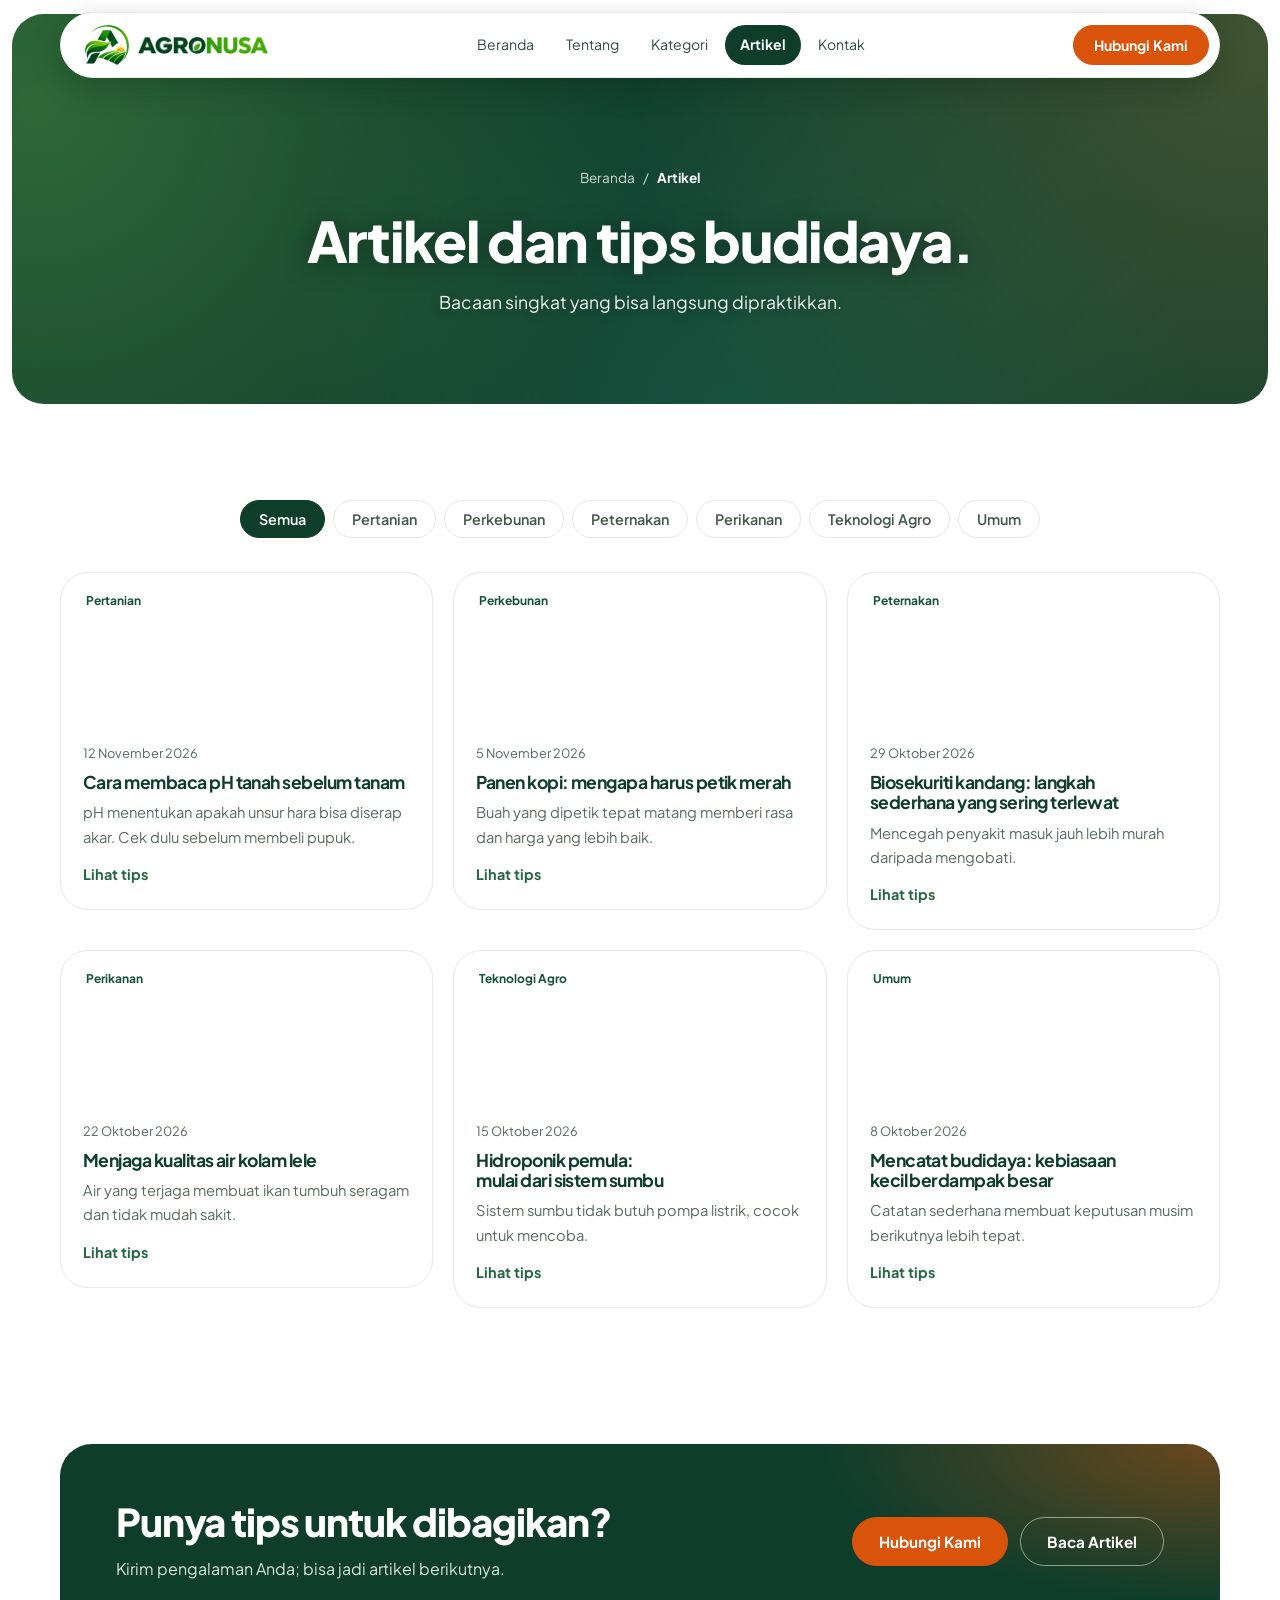
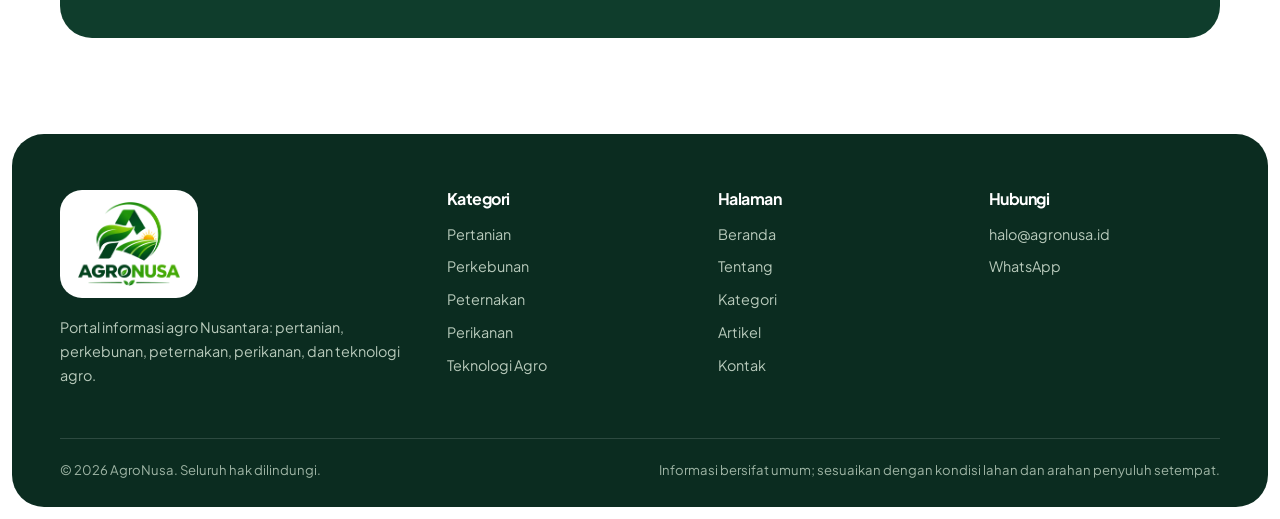
==== commit e79dc897: "Fix banner asset paths in static HTML export for GitHub Pages" ====
--- a/artikel.html
+++ b/artikel.html
@@ -23,8 +23,8 @@
  </div>
 </header>
 <main id="isi">
-<section class="page-hero" style="--bg:url('../assets/images/banner-umum.svg')"><div class="container"><nav class="breadcrumb" aria-label="Jejak halaman"><a href="index.html">Beranda</a><span aria-hidden="true">/</span><span aria-current="page">Artikel</span></nav><h1>Artikel dan tips budidaya.</h1><p class="lead">Bacaan singkat yang bisa langsung dipraktikkan.</p></div></section><section class="section"><div class="container"><div class="filters" role="group" aria-label="Filter kategori artikel"><button type="button" data-filter="semua" aria-pressed="true">Semua</button><button type="button" data-filter="pertanian" aria-pressed="false">Pertanian</button><button type="button" data-filter="perkebunan" aria-pressed="false">Perkebunan</button><button type="button" data-filter="peternakan" aria-pressed="false">Peternakan</button><button type="button" data-filter="perikanan" aria-pressed="false">Perikanan</button><button type="button" data-filter="teknologi-agro" aria-pressed="false">Teknologi Agro</button><button type="button" data-filter="umum" aria-pressed="false">Umum</button></div>
-<div class="arts"><article class="art rv" id="ph-tanah" data-cat="pertanian"><div class="art-thumb" style="--bg:url('../assets/images/banner-pertanian.svg')"><span class="tag">Pertanian</span></div><div class="art-body"><time datetime="2026-11-12">12 November 2026</time><h3>Cara membaca pH tanah sebelum tanam</h3><p>pH menentukan apakah unsur hara bisa diserap akar. Cek dulu sebelum membeli pupuk.</p><details><summary>Lihat tips</summary><ul><li>Ambil contoh tanah dari beberapa titik lalu campurkan.</li><li>Ukur dengan alat uji pH atau uji laboratorium.</li><li>Sebagian besar tanaman pangan nyaman di pH sekitar 5,5–7.</li><li>Bila terlalu asam, kapur pertanian (dolomit) bisa membantu.</li></ul></details></div></article><article class="art rv" id="petik-merah" data-cat="perkebunan"><div class="art-thumb" style="--bg:url('../assets/images/banner-perkebunan.svg')"><span class="tag">Perkebunan</span></div><div class="art-body"><time datetime="2026-11-05">5 November 2026</time><h3>Panen kopi: mengapa harus petik merah</h3><p>Buah yang dipetik tepat matang memberi rasa dan harga yang lebih baik.</p><details><summary>Lihat tips</summary><ul><li>Petik buah yang sudah merah penuh, jangan campur dengan yang hijau.</li><li>Panen bertahap karena buah matang tidak serempak.</li><li>Segera proses setelah petik agar tidak terfermentasi tak terkendali.</li><li>Keringkan di tempat bersih dan terlindung dari hujan.</li></ul></details></div></article><article class="art rv" id="biosekuriti" data-cat="peternakan"><div class="art-thumb" style="--bg:url('../assets/images/banner-peternakan.svg')"><span class="tag">Peternakan</span></div><div class="art-body"><time datetime="2026-10-29">29 Oktober 2026</time><h3>Biosekuriti kandang: langkah sederhana yang sering terlewat</h3><p>Mencegah penyakit masuk jauh lebih murah daripada mengobati.</p><details><summary>Lihat tips</summary><ul><li>Batasi orang dan kendaraan yang masuk area kandang.</li><li>Sediakan tempat cuci tangan dan alas kaki khusus kandang.</li><li>Karantina ternak baru sebelum digabung.</li><li>Bersihkan kandang rutin dan buang bangkai dengan benar.</li></ul></details></div></article><article class="art rv" id="air-kolam" data-cat="perikanan"><div class="art-thumb" style="--bg:url('../assets/images/banner-perikanan.svg')"><span class="tag">Perikanan</span></div><div class="art-body"><time datetime="2026-10-22">22 Oktober 2026</time><h3>Menjaga kualitas air kolam lele</h3><p>Air yang terjaga membuat ikan tumbuh seragam dan tidak mudah sakit.</p><details><summary>Lihat tips</summary><ul><li>Beri pakan secukupnya, angkat sisa yang tidak termakan.</li><li>Ganti sebagian air saat mulai keruh atau berbau.</li><li>Perhatikan perilaku ikan: megap-megap di permukaan tanda oksigen kurang.</li><li>Catat tanggal tebar, pakan, dan ganti air.</li></ul></details></div></article><article class="art rv" id="hidroponik-sumbu" data-cat="teknologi-agro"><div class="art-thumb" style="--bg:url('../assets/images/banner-teknologi-agro.svg')"><span class="tag">Teknologi Agro</span></div><div class="art-body"><time datetime="2026-10-15">15 Oktober 2026</time><h3>Hidroponik pemula: mulai dari sistem sumbu</h3><p>Sistem sumbu tidak butuh pompa listrik, cocok untuk mencoba.</p><details><summary>Lihat tips</summary><ul><li>Siapkan wadah, nampan tanam, media (rockwool/sekam bakar), dan sumbu.</li><li>Gunakan nutrisi AB mix sesuai takaran kemasan.</li><li>Pilih sayuran daun seperti selada atau kangkung.</li><li>Taruh di tempat yang mendapat cahaya matahari cukup.</li></ul></details></div></article><article class="art rv" id="catat-budidaya" data-cat="umum"><div class="art-thumb" style="--bg:url('../assets/images/banner-umum.svg')"><span class="tag">Umum</span></div><div class="art-body"><time datetime="2026-10-08">8 Oktober 2026</time><h3>Mencatat budidaya: kebiasaan kecil berdampak besar</h3><p>Catatan sederhana membuat keputusan musim berikutnya lebih tepat.</p><details><summary>Lihat tips</summary><ul><li>Tulis tanggal tanam atau tebar, input, dan biaya.</li><li>Catat kejadian penting: hama, cuaca ekstrem, penyakit.</li><li>Hitung hasil dibanding biaya setiap akhir musim.</li><li>Gunakan buku tulis atau spreadsheet, yang penting rutin.</li></ul></details></div></article></div>
+<section class="page-hero" style="--bg:url('assets/images/banner-umum.svg')"><div class="container"><nav class="breadcrumb" aria-label="Jejak halaman"><a href="index.html">Beranda</a><span aria-hidden="true">/</span><span aria-current="page">Artikel</span></nav><h1>Artikel dan tips budidaya.</h1><p class="lead">Bacaan singkat yang bisa langsung dipraktikkan.</p></div></section><section class="section"><div class="container"><div class="filters" role="group" aria-label="Filter kategori artikel"><button type="button" data-filter="semua" aria-pressed="true">Semua</button><button type="button" data-filter="pertanian" aria-pressed="false">Pertanian</button><button type="button" data-filter="perkebunan" aria-pressed="false">Perkebunan</button><button type="button" data-filter="peternakan" aria-pressed="false">Peternakan</button><button type="button" data-filter="perikanan" aria-pressed="false">Perikanan</button><button type="button" data-filter="teknologi-agro" aria-pressed="false">Teknologi Agro</button><button type="button" data-filter="umum" aria-pressed="false">Umum</button></div>
+<div class="arts"><article class="art rv" id="ph-tanah" data-cat="pertanian"><div class="art-thumb" style="--bg:url('assets/images/banner-pertanian.svg')"><span class="tag">Pertanian</span></div><div class="art-body"><time datetime="2026-11-12">12 November 2026</time><h3>Cara membaca pH tanah sebelum tanam</h3><p>pH menentukan apakah unsur hara bisa diserap akar. Cek dulu sebelum membeli pupuk.</p><details><summary>Lihat tips</summary><ul><li>Ambil contoh tanah dari beberapa titik lalu campurkan.</li><li>Ukur dengan alat uji pH atau uji laboratorium.</li><li>Sebagian besar tanaman pangan nyaman di pH sekitar 5,5–7.</li><li>Bila terlalu asam, kapur pertanian (dolomit) bisa membantu.</li></ul></details></div></article><article class="art rv" id="petik-merah" data-cat="perkebunan"><div class="art-thumb" style="--bg:url('assets/images/banner-perkebunan.svg')"><span class="tag">Perkebunan</span></div><div class="art-body"><time datetime="2026-11-05">5 November 2026</time><h3>Panen kopi: mengapa harus petik merah</h3><p>Buah yang dipetik tepat matang memberi rasa dan harga yang lebih baik.</p><details><summary>Lihat tips</summary><ul><li>Petik buah yang sudah merah penuh, jangan campur dengan yang hijau.</li><li>Panen bertahap karena buah matang tidak serempak.</li><li>Segera proses setelah petik agar tidak terfermentasi tak terkendali.</li><li>Keringkan di tempat bersih dan terlindung dari hujan.</li></ul></details></div></article><article class="art rv" id="biosekuriti" data-cat="peternakan"><div class="art-thumb" style="--bg:url('assets/images/banner-peternakan.svg')"><span class="tag">Peternakan</span></div><div class="art-body"><time datetime="2026-10-29">29 Oktober 2026</time><h3>Biosekuriti kandang: langkah sederhana yang sering terlewat</h3><p>Mencegah penyakit masuk jauh lebih murah daripada mengobati.</p><details><summary>Lihat tips</summary><ul><li>Batasi orang dan kendaraan yang masuk area kandang.</li><li>Sediakan tempat cuci tangan dan alas kaki khusus kandang.</li><li>Karantina ternak baru sebelum digabung.</li><li>Bersihkan kandang rutin dan buang bangkai dengan benar.</li></ul></details></div></article><article class="art rv" id="air-kolam" data-cat="perikanan"><div class="art-thumb" style="--bg:url('assets/images/banner-perikanan.svg')"><span class="tag">Perikanan</span></div><div class="art-body"><time datetime="2026-10-22">22 Oktober 2026</time><h3>Menjaga kualitas air kolam lele</h3><p>Air yang terjaga membuat ikan tumbuh seragam dan tidak mudah sakit.</p><details><summary>Lihat tips</summary><ul><li>Beri pakan secukupnya, angkat sisa yang tidak termakan.</li><li>Ganti sebagian air saat mulai keruh atau berbau.</li><li>Perhatikan perilaku ikan: megap-megap di permukaan tanda oksigen kurang.</li><li>Catat tanggal tebar, pakan, dan ganti air.</li></ul></details></div></article><article class="art rv" id="hidroponik-sumbu" data-cat="teknologi-agro"><div class="art-thumb" style="--bg:url('assets/images/banner-teknologi-agro.svg')"><span class="tag">Teknologi Agro</span></div><div class="art-body"><time datetime="2026-10-15">15 Oktober 2026</time><h3>Hidroponik pemula: mulai dari sistem sumbu</h3><p>Sistem sumbu tidak butuh pompa listrik, cocok untuk mencoba.</p><details><summary>Lihat tips</summary><ul><li>Siapkan wadah, nampan tanam, media (rockwool/sekam bakar), dan sumbu.</li><li>Gunakan nutrisi AB mix sesuai takaran kemasan.</li><li>Pilih sayuran daun seperti selada atau kangkung.</li><li>Taruh di tempat yang mendapat cahaya matahari cukup.</li></ul></details></div></article><article class="art rv" id="catat-budidaya" data-cat="umum"><div class="art-thumb" style="--bg:url('assets/images/banner-umum.svg')"><span class="tag">Umum</span></div><div class="art-body"><time datetime="2026-10-08">8 Oktober 2026</time><h3>Mencatat budidaya: kebiasaan kecil berdampak besar</h3><p>Catatan sederhana membuat keputusan musim berikutnya lebih tepat.</p><details><summary>Lihat tips</summary><ul><li>Tulis tanggal tanam atau tebar, input, dan biaya.</li><li>Catat kejadian penting: hama, cuaca ekstrem, penyakit.</li><li>Hitung hasil dibanding biaya setiap akhir musim.</li><li>Gunakan buku tulis atau spreadsheet, yang penting rutin.</li></ul></details></div></article></div>
 </div></section>
 <section class="section tight"><div class="container"><div class="cta rv"><div><h2>Punya tips untuk dibagikan?</h2><p>Kirim pengalaman Anda; bisa jadi artikel berikutnya.</p></div><div class="cta-actions"><a class="btn btn-lime" href="kontak.html">Hubungi Kami</a><a class="btn btn-ghost" href="artikel.html">Baca Artikel</a></div></div></div></section></main>
 <footer class="footer">
